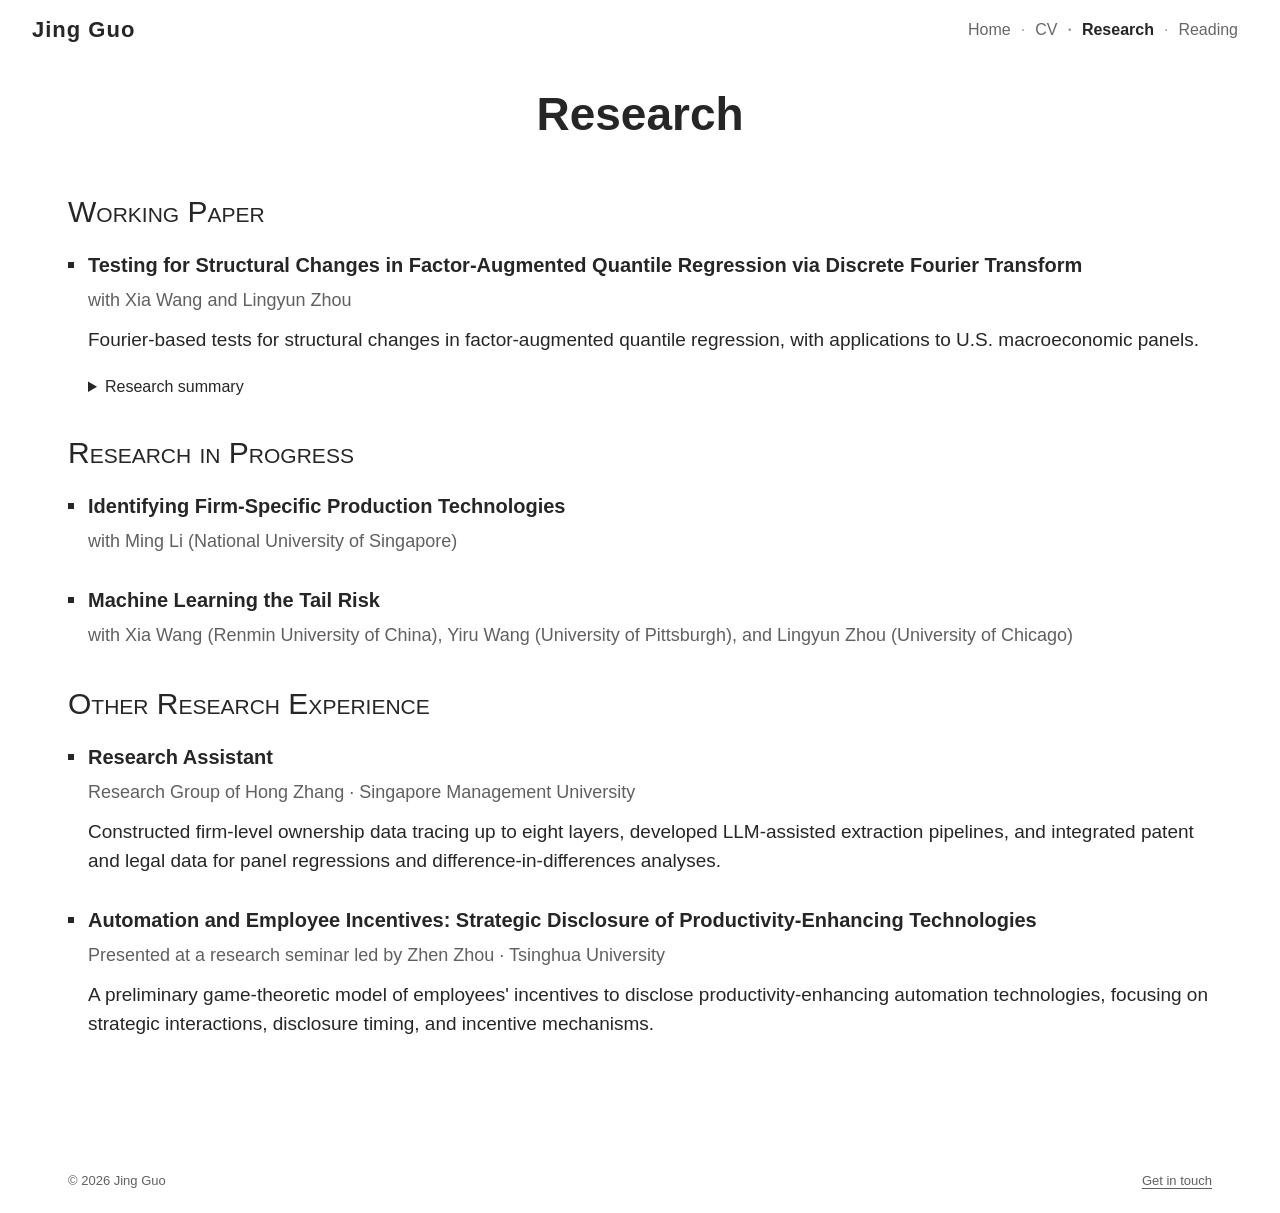
==== research.html @ ffce91f9 "Add files via upload" ====
<!doctype html>
<html lang="en"><head><meta charset="utf-8"><meta name="viewport" content="width=device-width, initial-scale=1"><title>Research | Jing Guo</title><meta name="description" content="Jing Guo — M.S. student at Tsinghua University, PBC School of Finance. Research, curriculum vitae, and reading."><style id="site-styles">
/* Plain academic layout inspired by the supplied Lingyun Zhou website. */
:root { --ink: #262626; --muted: #606060; --line: #e3e3e3; --paper: #fff; }
* { box-sizing: border-box; }
body { margin: 0; background: var(--paper); color: var(--ink); font: 19px/1.55 Arial, Helvetica, sans-serif; -webkit-font-smoothing: antialiased; }
a { color: inherit; text-decoration-thickness: 1px; text-underline-offset: 3px; }
a:hover { color: #666; }
a:focus-visible, summary:focus-visible { outline: 2px solid #444; outline-offset: 5px; }
.skip { position: absolute; top: -100px; left: 20px; z-index: 2; background: white; padding: 10px; }
.skip:focus { top: 8px; }
.masthead { min-height: 60px; padding: 12px 32px; display: flex; justify-content: space-between; align-items: center; gap: 24px; }
.brand { font-size: 22px; letter-spacing: 1px; text-decoration: none; font-weight: 600; }
nav { display: flex; align-items: center; flex-wrap: wrap; font-size: 16px; gap: 0; }
nav a { padding: 5px 10px; text-decoration: none; color: #666; }
nav a + a::before { content: '·'; position: relative; left: -10px; color: #999; }
nav a[aria-current=page] { color: var(--ink); font-weight: 700; }
.layout { max-width: 1200px; margin: 0 auto; padding: 24px 28px 80px; min-height: calc(100vh - 130px); }
main { min-width: 0; }
h1.page-title { text-align: center; font-size: 46px; line-height: 1.2; font-weight: 700; margin: 3px 0 50px; }
h2 { font-size: 30px; line-height: 1.3; font-weight: 400; font-variant: small-caps; margin: 34px 0 20px; }
h3 { font-size: 20px; line-height: 1.45; font-weight: 700; margin: 0 0 7px; }
p { margin: 0 0 20px; }
.lede { font-size: inherit; line-height: 1.6; }
.coauthors, .subtle, .meta { color: var(--muted); }
.coauthors { font-size: 18px; margin-bottom: 10px; }
.meta { font-size: 16px; }
.index-page .layout { max-width: 1040px; padding-top: 40px; }
.home-title { font-size: 34px; font-weight: 400; font-variant: small-caps; line-height: 1.25; margin: 0 0 32px; }
.profile { padding-top: 6px; font-size: 17px; }
.affiliation { line-height: 1.75; }
.profile-rule { border: 0; margin: 26px 0; }
.contact h2 { font: 700 17px/1.5 Arial, Helvetica, sans-serif; margin: 0 0 8px; }
.contact a { display: block; overflow-wrap: anywhere; margin-bottom: 12px; }
.interests { color: var(--muted); font-size: 16px; line-height: 1.65; }
.education { padding: 0; margin: 0; list-style: none; }
.education li { margin-bottom: 22px; }
.paper { position: relative; margin: 0 0 30px; }
.research-page .paper { padding-left: 20px; }
.research-page .paper::before { content: ''; position: absolute; left: 0; top: 11px; width: 6px; height: 6px; background: var(--ink); }
.paper p:last-child { margin-bottom: 0; }
details { margin-top: 12px; }
summary { cursor: pointer; font-size: 16px; width: fit-content; }
details p { margin: 12px 0 0; font-size: 17px; }
.cv-page .layout { padding-top: 43px; text-align: center; }
.cv-link { display: inline-block; font-size: 20px; }
.reading-page .layout { max-width: 1040px; }
.reading-page .lede { margin-bottom: 20px; }
.reading-field { margin: 30px 0 40px; }
.reading-field > h3 { font-size: 23px; font-weight: 400; font-variant: small-caps; margin: 0 0 12px; }
.person-books { margin: 0; border-bottom: 1px solid var(--line); }
.person-books > summary { list-style: none; width: 100%; display: flex; align-items: center; gap: 14px; padding: 14px 0; font-size: 18px; }
.person-books > summary::-webkit-details-marker { display: none; }
.person-books > summary::after { content: '+'; flex: 0 0 20px; text-align: center; color: var(--muted); font-size: 22px; line-height: 1; }
.person-books[open] > summary::after { content: '−'; }
.person-books > summary:hover .person-name { text-decoration: underline; text-underline-offset: 4px; }
.person-name { flex: 1; min-width: 0; }
.person-count { white-space: nowrap; font-size: 14px; color: var(--muted); }
.reading-list { list-style: none; margin: 0; padding: 0; }
.person-books > .reading-list { margin: 0 0 18px; padding-left: 20px; border-left: 2px solid var(--line); }
.reading-list li { padding: 9px 0 13px; }
.reading-list li + li { border-top: 1px solid var(--line); padding-top: 16px; }
.reading-list h4 { font-size: 18px; font-weight: 600; line-height: 1.55; margin: 0 0 4px; overflow-wrap: anywhere; }
.reading-list .book-author { color: var(--muted); font-size: 16px; margin: 0; }
.reading-list .book-kind { color: var(--muted); font-size: 14px; margin: 5px 0 0; }
footer { max-width: 1200px; padding: 22px 28px; margin: auto; display: flex; justify-content: space-between; gap: 20px; color: var(--muted); font-size: 13px; }
@media (max-width: 760px) {
  body { font-size: 17px; }
  .masthead { padding: 16px 22px; flex-wrap: wrap; gap: 12px; }
  nav { font-size: 15px; }
  nav a { padding: 5px 8px; }
  nav a + a::before { left: -8px; }
  .layout { padding: 28px 22px 48px; }
  .index-page .layout { padding-top: 22px; }
  .profile { border-top: 1px solid var(--line); padding-top: 26px; }
  .profile-rule { margin: 18px 0; }
  .home-title { font-size: 30px; margin-bottom: 24px; }
  h1.page-title { font-size: 36px; margin-bottom: 36px; }
  h2 { font-size: 26px; }
  h3 { font-size: 18px; }
  .coauthors { font-size: 16px; }
  .person-books > summary { font-size: 17px; gap: 8px; }
  .reading-field > h3 { font-size: 21px; }
  .reading-list h4 { font-size: 17px; }
  footer { padding: 20px 22px; flex-wrap: wrap; }
}
@media (max-width: 420px) {
  .masthead { display: block; }
  nav { margin: 9px -8px 0; }
}
@media print {
  .masthead, .skip, footer { display: none; }
  body { font-size: 11pt; }
  .layout, .index-page .layout { display: block; padding: 0; max-width: none; min-height: 0; }
  .profile { margin-bottom: 24px; }
  .profile .interests { display: none; }
  h1.page-title { font-size: 24pt; }
  h2, h3 { break-after: avoid; }
  .paper, .reading-list li { break-inside: avoid; }
}
</style></head>
<body class="research-page"><a class="skip" href="#main">Skip to content</a><div class="shell"><header class="masthead"><a class="brand" href="index.html">Jing Guo</a><nav aria-label="Main navigation"><a href="index.html">Home</a><a href="cv.html">CV</a><a href="research.html" aria-current="page">Research</a><a href="reading.html">Reading</a></nav></header>
<div class="layout"><main id="main"><h1 class="page-title">Research</h1><section id="working-papers"><h2>Working Paper</h2><article class="paper"><h3>Testing for Structural Changes in Factor-Augmented Quantile Regression via Discrete Fourier Transform</h3><p class="coauthors">with Xia Wang and Lingyun Zhou</p><p>Fourier-based tests for structural changes in factor-augmented quantile regression, with applications to U.S. macroeconomic panels.</p><details><summary>Research summary</summary><p>This project develops tests that allow for general forms of coefficient instability at a given conditional quantile. It establishes asymptotic properties and bootstrap validity with PCA-estimated latent factors, evaluates finite-sample size and power using Monte Carlo simulations, and examines structural-change patterns across frequencies in monthly and quarterly U.S. macroeconomic panels.</p></details></article></section><section id="in-progress"><h2>Research in Progress</h2><article class="paper"><h3>Identifying Firm-Specific Production Technologies</h3><p class="coauthors">with Ming Li (National University of Singapore)</p></article><article class="paper"><h3>Machine Learning the Tail Risk</h3><p class="coauthors">with Xia Wang (Renmin University of China), Yiru Wang (University of Pittsburgh), and Lingyun Zhou (University of Chicago)</p></article></section><section><h2>Other Research Experience</h2><article class="paper"><h3>Research Assistant</h3><p class="coauthors">Research Group of Hong Zhang · Singapore Management University</p><p>Constructed firm-level ownership data tracing up to eight layers, developed LLM-assisted extraction pipelines, and integrated patent and legal data for panel regressions and difference-in-differences analyses.</p></article><article class="paper"><h3>Automation and Employee Incentives: Strategic Disclosure of Productivity-Enhancing Technologies</h3><p class="coauthors">Presented at a research seminar led by Zhen Zhou · Tsinghua University</p><p>A preliminary game-theoretic model of employees' incentives to disclose productivity-enhancing automation technologies, focusing on strategic interactions, disclosure timing, and incentive mechanisms.</p></article></section></main>
</div><footer><span>© 2026 Jing Guo</span><span><a href="mailto:guoj.24@pbcsf.tsinghua.edu.cn">Get in touch</a></span></footer></div></body></html>
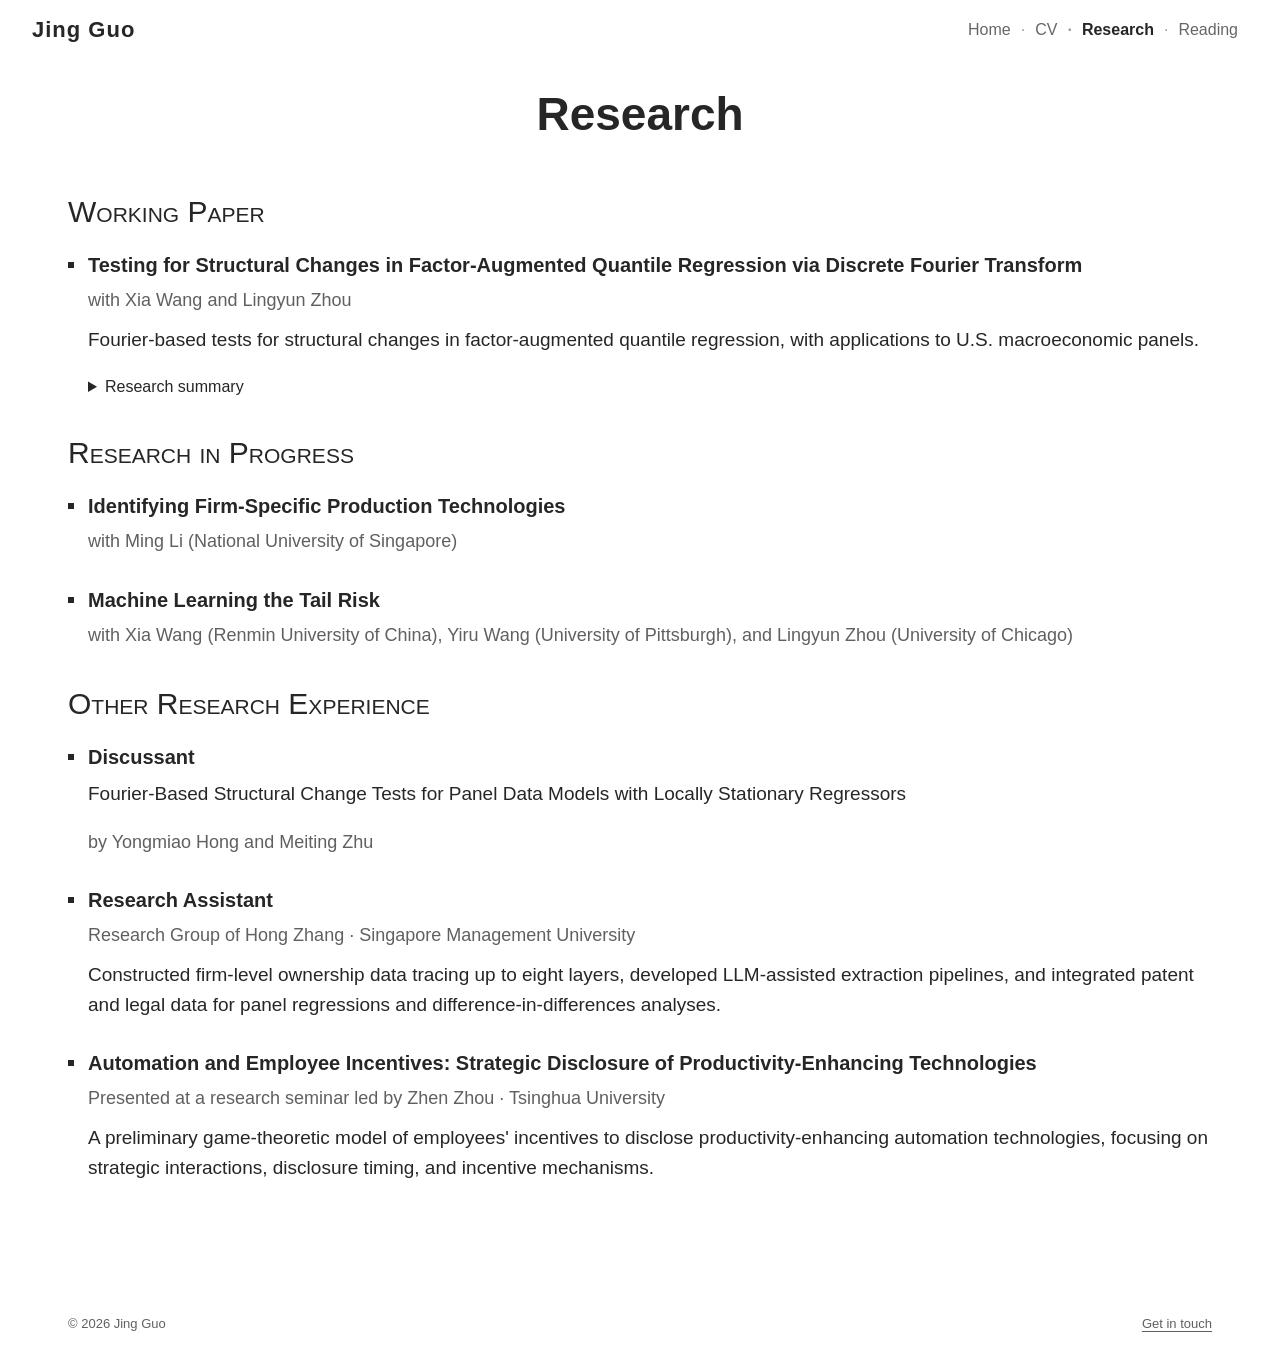
==== commit 88257b9d: "Add files via upload" ====
--- a/research.html
+++ b/research.html
@@ -100,5 +100,5 @@
 }
 </style></head>
 <body class="research-page"><a class="skip" href="#main">Skip to content</a><div class="shell"><header class="masthead"><a class="brand" href="index.html">Jing Guo</a><nav aria-label="Main navigation"><a href="index.html">Home</a><a href="cv.html">CV</a><a href="research.html" aria-current="page">Research</a><a href="reading.html">Reading</a></nav></header>
-<div class="layout"><main id="main"><h1 class="page-title">Research</h1><section id="working-papers"><h2>Working Paper</h2><article class="paper"><h3>Testing for Structural Changes in Factor-Augmented Quantile Regression via Discrete Fourier Transform</h3><p class="coauthors">with Xia Wang and Lingyun Zhou</p><p>Fourier-based tests for structural changes in factor-augmented quantile regression, with applications to U.S. macroeconomic panels.</p><details><summary>Research summary</summary><p>This project develops tests that allow for general forms of coefficient instability at a given conditional quantile. It establishes asymptotic properties and bootstrap validity with PCA-estimated latent factors, evaluates finite-sample size and power using Monte Carlo simulations, and examines structural-change patterns across frequencies in monthly and quarterly U.S. macroeconomic panels.</p></details></article></section><section id="in-progress"><h2>Research in Progress</h2><article class="paper"><h3>Identifying Firm-Specific Production Technologies</h3><p class="coauthors">with Ming Li (National University of Singapore)</p></article><article class="paper"><h3>Machine Learning the Tail Risk</h3><p class="coauthors">with Xia Wang (Renmin University of China), Yiru Wang (University of Pittsburgh), and Lingyun Zhou (University of Chicago)</p></article></section><section><h2>Other Research Experience</h2><article class="paper"><h3>Research Assistant</h3><p class="coauthors">Research Group of Hong Zhang · Singapore Management University</p><p>Constructed firm-level ownership data tracing up to eight layers, developed LLM-assisted extraction pipelines, and integrated patent and legal data for panel regressions and difference-in-differences analyses.</p></article><article class="paper"><h3>Automation and Employee Incentives: Strategic Disclosure of Productivity-Enhancing Technologies</h3><p class="coauthors">Presented at a research seminar led by Zhen Zhou · Tsinghua University</p><p>A preliminary game-theoretic model of employees' incentives to disclose productivity-enhancing automation technologies, focusing on strategic interactions, disclosure timing, and incentive mechanisms.</p></article></section></main>
+<div class="layout"><main id="main"><h1 class="page-title">Research</h1><section id="working-papers"><h2>Working Paper</h2><article class="paper"><h3>Testing for Structural Changes in Factor-Augmented Quantile Regression via Discrete Fourier Transform</h3><p class="coauthors">with Xia Wang and Lingyun Zhou</p><p>Fourier-based tests for structural changes in factor-augmented quantile regression, with applications to U.S. macroeconomic panels.</p><details><summary>Research summary</summary><p>This project develops tests that allow for general forms of coefficient instability at a given conditional quantile. It establishes asymptotic properties and bootstrap validity with PCA-estimated latent factors, evaluates finite-sample size and power using Monte Carlo simulations, and examines structural-change patterns across frequencies in monthly and quarterly U.S. macroeconomic panels.</p></details></article></section><section id="in-progress"><h2>Research in Progress</h2><article class="paper"><h3>Identifying Firm-Specific Production Technologies</h3><p class="coauthors">with Ming Li (National University of Singapore)</p></article><article class="paper"><h3>Machine Learning the Tail Risk</h3><p class="coauthors">with Xia Wang (Renmin University of China), Yiru Wang (University of Pittsburgh), and Lingyun Zhou (University of Chicago)</p></article></section><section><h2>Other Research Experience</h2><article class="paper"><h3>Discussant</h3><p>Fourier-Based Structural Change Tests for Panel Data Models with Locally Stationary Regressors</p><p class="coauthors">by Yongmiao Hong and Meiting Zhu</p></article><article class="paper"><h3>Research Assistant</h3><p class="coauthors">Research Group of Hong Zhang · Singapore Management University</p><p>Constructed firm-level ownership data tracing up to eight layers, developed LLM-assisted extraction pipelines, and integrated patent and legal data for panel regressions and difference-in-differences analyses.</p></article><article class="paper"><h3>Automation and Employee Incentives: Strategic Disclosure of Productivity-Enhancing Technologies</h3><p class="coauthors">Presented at a research seminar led by Zhen Zhou · Tsinghua University</p><p>A preliminary game-theoretic model of employees' incentives to disclose productivity-enhancing automation technologies, focusing on strategic interactions, disclosure timing, and incentive mechanisms.</p></article></section></main>
 </div><footer><span>© 2026 Jing Guo</span><span><a href="mailto:guoj.24@pbcsf.tsinghua.edu.cn">Get in touch</a></span></footer></div></body></html>
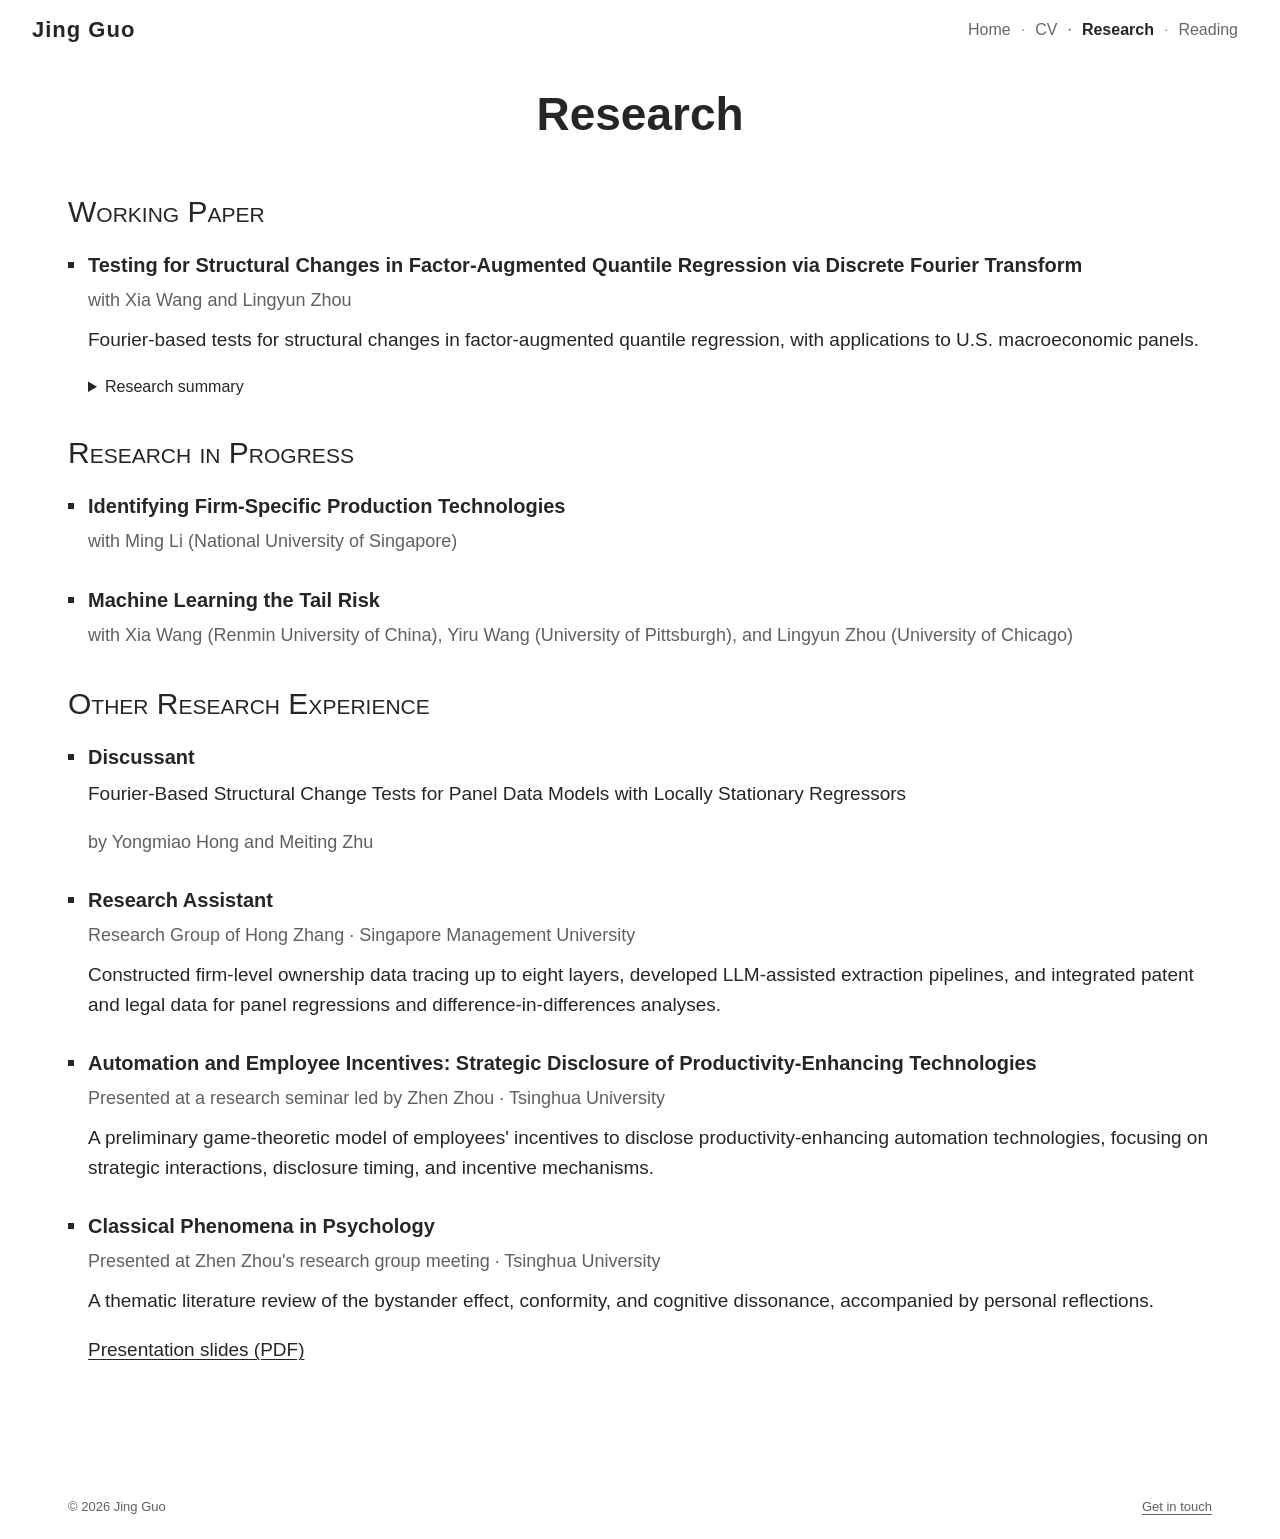
==== commit e6428f56: "Add files via upload" ====
--- a/research.html
+++ b/research.html
@@ -100,5 +100,5 @@
 }
 </style></head>
 <body class="research-page"><a class="skip" href="#main">Skip to content</a><div class="shell"><header class="masthead"><a class="brand" href="index.html">Jing Guo</a><nav aria-label="Main navigation"><a href="index.html">Home</a><a href="cv.html">CV</a><a href="research.html" aria-current="page">Research</a><a href="reading.html">Reading</a></nav></header>
-<div class="layout"><main id="main"><h1 class="page-title">Research</h1><section id="working-papers"><h2>Working Paper</h2><article class="paper"><h3>Testing for Structural Changes in Factor-Augmented Quantile Regression via Discrete Fourier Transform</h3><p class="coauthors">with Xia Wang and Lingyun Zhou</p><p>Fourier-based tests for structural changes in factor-augmented quantile regression, with applications to U.S. macroeconomic panels.</p><details><summary>Research summary</summary><p>This project develops tests that allow for general forms of coefficient instability at a given conditional quantile. It establishes asymptotic properties and bootstrap validity with PCA-estimated latent factors, evaluates finite-sample size and power using Monte Carlo simulations, and examines structural-change patterns across frequencies in monthly and quarterly U.S. macroeconomic panels.</p></details></article></section><section id="in-progress"><h2>Research in Progress</h2><article class="paper"><h3>Identifying Firm-Specific Production Technologies</h3><p class="coauthors">with Ming Li (National University of Singapore)</p></article><article class="paper"><h3>Machine Learning the Tail Risk</h3><p class="coauthors">with Xia Wang (Renmin University of China), Yiru Wang (University of Pittsburgh), and Lingyun Zhou (University of Chicago)</p></article></section><section><h2>Other Research Experience</h2><article class="paper"><h3>Discussant</h3><p>Fourier-Based Structural Change Tests for Panel Data Models with Locally Stationary Regressors</p><p class="coauthors">by Yongmiao Hong and Meiting Zhu</p></article><article class="paper"><h3>Research Assistant</h3><p class="coauthors">Research Group of Hong Zhang · Singapore Management University</p><p>Constructed firm-level ownership data tracing up to eight layers, developed LLM-assisted extraction pipelines, and integrated patent and legal data for panel regressions and difference-in-differences analyses.</p></article><article class="paper"><h3>Automation and Employee Incentives: Strategic Disclosure of Productivity-Enhancing Technologies</h3><p class="coauthors">Presented at a research seminar led by Zhen Zhou · Tsinghua University</p><p>A preliminary game-theoretic model of employees' incentives to disclose productivity-enhancing automation technologies, focusing on strategic interactions, disclosure timing, and incentive mechanisms.</p></article></section></main>
+<div class="layout"><main id="main"><h1 class="page-title">Research</h1><section id="working-papers"><h2>Working Paper</h2><article class="paper"><h3>Testing for Structural Changes in Factor-Augmented Quantile Regression via Discrete Fourier Transform</h3><p class="coauthors">with Xia Wang and Lingyun Zhou</p><p>Fourier-based tests for structural changes in factor-augmented quantile regression, with applications to U.S. macroeconomic panels.</p><details><summary>Research summary</summary><p>This project develops tests that allow for general forms of coefficient instability at a given conditional quantile. It establishes asymptotic properties and bootstrap validity with PCA-estimated latent factors, evaluates finite-sample size and power using Monte Carlo simulations, and examines structural-change patterns across frequencies in monthly and quarterly U.S. macroeconomic panels.</p></details></article></section><section id="in-progress"><h2>Research in Progress</h2><article class="paper"><h3>Identifying Firm-Specific Production Technologies</h3><p class="coauthors">with Ming Li (National University of Singapore)</p></article><article class="paper"><h3>Machine Learning the Tail Risk</h3><p class="coauthors">with Xia Wang (Renmin University of China), Yiru Wang (University of Pittsburgh), and Lingyun Zhou (University of Chicago)</p></article></section><section><h2>Other Research Experience</h2><article class="paper"><h3>Discussant</h3><p>Fourier-Based Structural Change Tests for Panel Data Models with Locally Stationary Regressors</p><p class="coauthors">by Yongmiao Hong and Meiting Zhu</p></article><article class="paper"><h3>Research Assistant</h3><p class="coauthors">Research Group of Hong Zhang · Singapore Management University</p><p>Constructed firm-level ownership data tracing up to eight layers, developed LLM-assisted extraction pipelines, and integrated patent and legal data for panel regressions and difference-in-differences analyses.</p></article><article class="paper"><h3>Automation and Employee Incentives: Strategic Disclosure of Productivity-Enhancing Technologies</h3><p class="coauthors">Presented at a research seminar led by Zhen Zhou · Tsinghua University</p><p>A preliminary game-theoretic model of employees' incentives to disclose productivity-enhancing automation technologies, focusing on strategic interactions, disclosure timing, and incentive mechanisms.</p></article><article class="paper"><h3>Classical Phenomena in Psychology</h3><p class="coauthors">Presented at Zhen Zhou's research group meeting · Tsinghua University</p><p>A thematic literature review of the bystander effect, conformity, and cognitive dissonance, accompanied by personal reflections.</p><p><a href="classical-phenomena-in-psychology.pdf" target="_blank" rel="noopener">Presentation slides (PDF)</a></p></article></section></main>
 </div><footer><span>© 2026 Jing Guo</span><span><a href="mailto:guoj.24@pbcsf.tsinghua.edu.cn">Get in touch</a></span></footer></div></body></html>
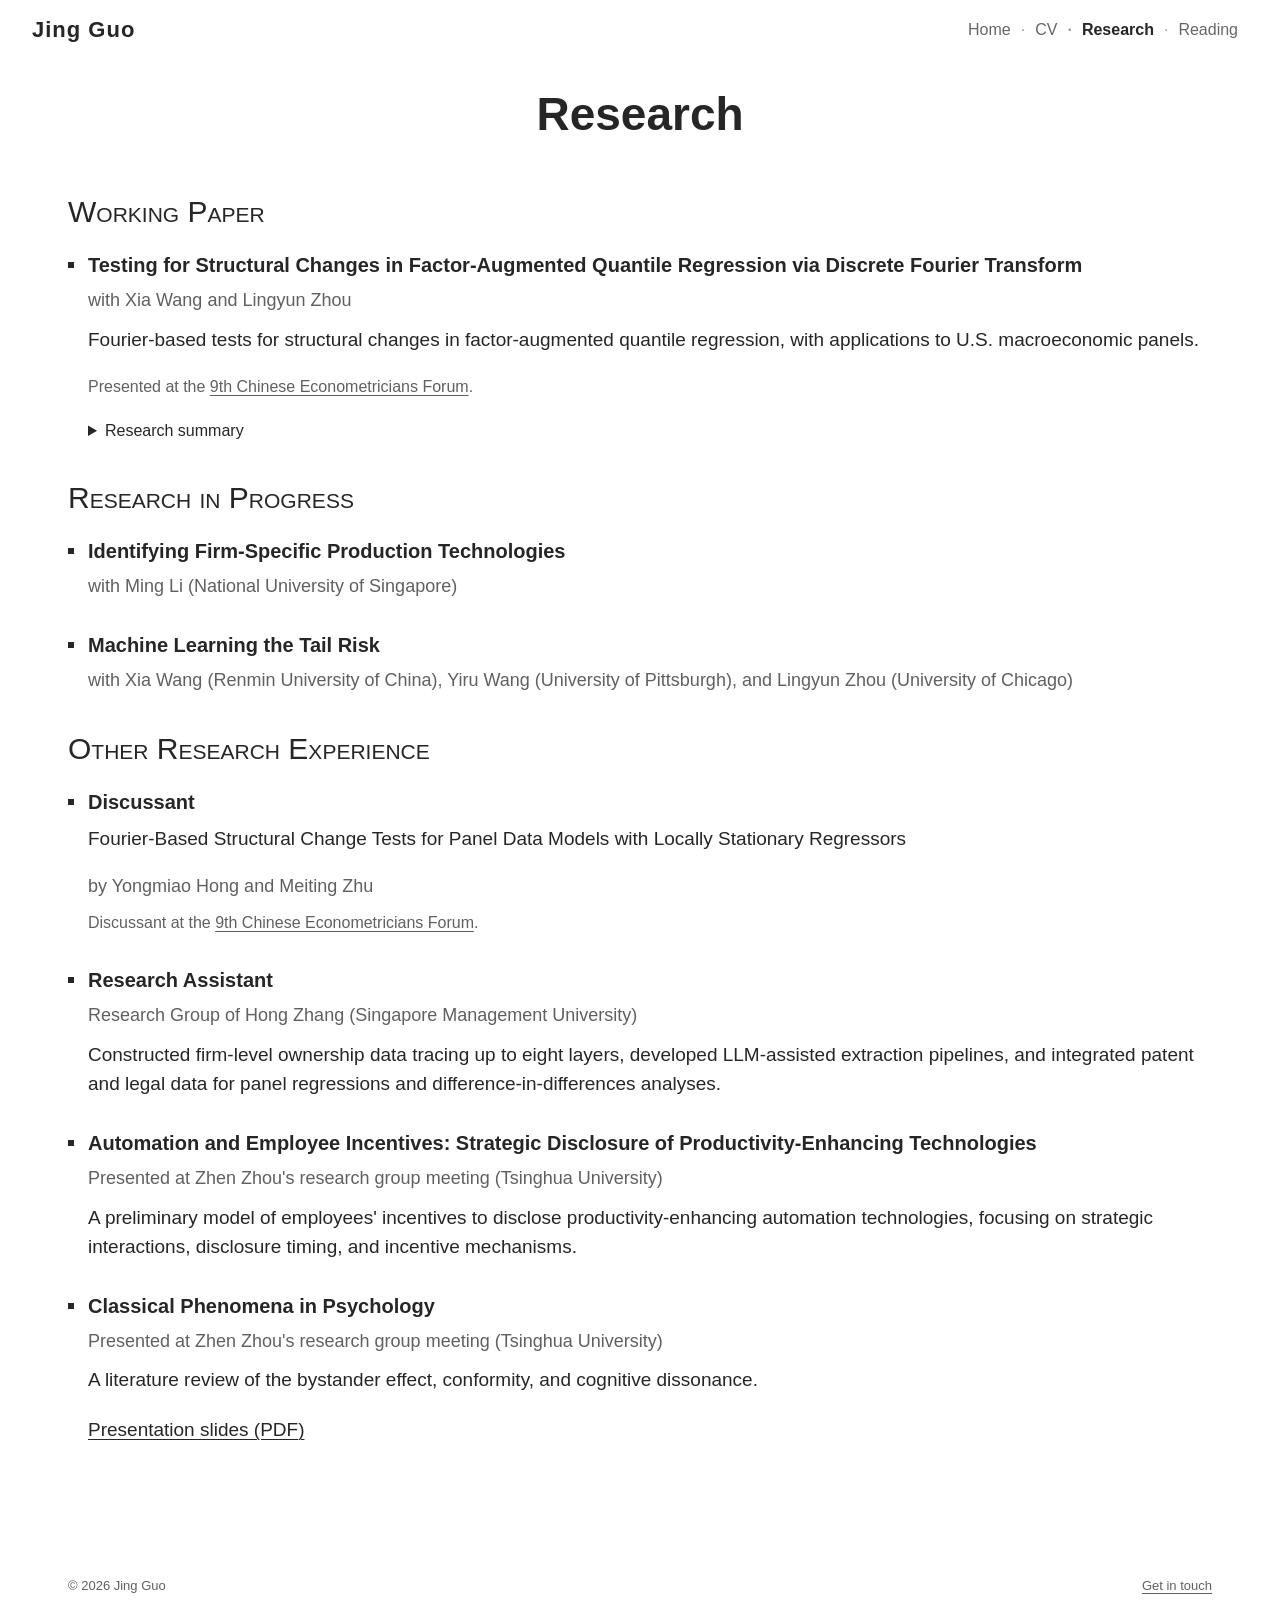
==== commit 16ebb84f: "Add files via upload" ====
--- a/research.html
+++ b/research.html
@@ -100,5 +100,5 @@
 }
 </style></head>
 <body class="research-page"><a class="skip" href="#main">Skip to content</a><div class="shell"><header class="masthead"><a class="brand" href="index.html">Jing Guo</a><nav aria-label="Main navigation"><a href="index.html">Home</a><a href="cv.html">CV</a><a href="research.html" aria-current="page">Research</a><a href="reading.html">Reading</a></nav></header>
-<div class="layout"><main id="main"><h1 class="page-title">Research</h1><section id="working-papers"><h2>Working Paper</h2><article class="paper"><h3>Testing for Structural Changes in Factor-Augmented Quantile Regression via Discrete Fourier Transform</h3><p class="coauthors">with Xia Wang and Lingyun Zhou</p><p>Fourier-based tests for structural changes in factor-augmented quantile regression, with applications to U.S. macroeconomic panels.</p><details><summary>Research summary</summary><p>This project develops tests that allow for general forms of coefficient instability at a given conditional quantile. It establishes asymptotic properties and bootstrap validity with PCA-estimated latent factors, evaluates finite-sample size and power using Monte Carlo simulations, and examines structural-change patterns across frequencies in monthly and quarterly U.S. macroeconomic panels.</p></details></article></section><section id="in-progress"><h2>Research in Progress</h2><article class="paper"><h3>Identifying Firm-Specific Production Technologies</h3><p class="coauthors">with Ming Li (National University of Singapore)</p></article><article class="paper"><h3>Machine Learning the Tail Risk</h3><p class="coauthors">with Xia Wang (Renmin University of China), Yiru Wang (University of Pittsburgh), and Lingyun Zhou (University of Chicago)</p></article></section><section><h2>Other Research Experience</h2><article class="paper"><h3>Discussant</h3><p>Fourier-Based Structural Change Tests for Panel Data Models with Locally Stationary Regressors</p><p class="coauthors">by Yongmiao Hong and Meiting Zhu</p></article><article class="paper"><h3>Research Assistant</h3><p class="coauthors">Research Group of Hong Zhang · Singapore Management University</p><p>Constructed firm-level ownership data tracing up to eight layers, developed LLM-assisted extraction pipelines, and integrated patent and legal data for panel regressions and difference-in-differences analyses.</p></article><article class="paper"><h3>Automation and Employee Incentives: Strategic Disclosure of Productivity-Enhancing Technologies</h3><p class="coauthors">Presented at a research seminar led by Zhen Zhou · Tsinghua University</p><p>A preliminary game-theoretic model of employees' incentives to disclose productivity-enhancing automation technologies, focusing on strategic interactions, disclosure timing, and incentive mechanisms.</p></article><article class="paper"><h3>Classical Phenomena in Psychology</h3><p class="coauthors">Presented at Zhen Zhou's research group meeting · Tsinghua University</p><p>A thematic literature review of the bystander effect, conformity, and cognitive dissonance, accompanied by personal reflections.</p><p><a href="classical-phenomena-in-psychology.pdf" target="_blank" rel="noopener">Presentation slides (PDF)</a></p></article></section></main>
+<div class="layout"><main id="main"><h1 class="page-title">Research</h1><section id="working-papers"><h2>Working Paper</h2><article class="paper"><h3>Testing for Structural Changes in Factor-Augmented Quantile Regression via Discrete Fourier Transform</h3><p class="coauthors">with Xia Wang and Lingyun Zhou</p><p>Fourier-based tests for structural changes in factor-augmented quantile regression, with applications to U.S. macroeconomic panels.</p><p class="meta">Presented at the <a href="https://mp.weixin.qq.com/s/-5Jo7TU2-4n9n6EI9ixH9w" target="_blank" rel="noopener">9th Chinese Econometricians Forum</a>.</p><details><summary>Research summary</summary><p>This project develops tests that allow for general forms of coefficient instability at a given conditional quantile. It establishes asymptotic properties and bootstrap validity with PCA-estimated latent factors, evaluates finite-sample size and power using Monte Carlo simulations, and examines structural-change patterns across frequencies in monthly and quarterly U.S. macroeconomic panels.</p></details></article></section><section id="in-progress"><h2>Research in Progress</h2><article class="paper"><h3>Identifying Firm-Specific Production Technologies</h3><p class="coauthors">with Ming Li (National University of Singapore)</p></article><article class="paper"><h3>Machine Learning the Tail Risk</h3><p class="coauthors">with Xia Wang (Renmin University of China), Yiru Wang (University of Pittsburgh), and Lingyun Zhou (University of Chicago)</p></article></section><section><h2>Other Research Experience</h2><article class="paper"><h3>Discussant</h3><p>Fourier-Based Structural Change Tests for Panel Data Models with Locally Stationary Regressors</p><p class="coauthors">by Yongmiao Hong and Meiting Zhu</p><p class="meta">Discussant at the <a href="https://mp.weixin.qq.com/s/-5Jo7TU2-4n9n6EI9ixH9w" target="_blank" rel="noopener">9th Chinese Econometricians Forum</a>.</p></article><article class="paper"><h3>Research Assistant</h3><p class="coauthors">Research Group of Hong Zhang (Singapore Management University)</p><p>Constructed firm-level ownership data tracing up to eight layers, developed LLM-assisted extraction pipelines, and integrated patent and legal data for panel regressions and difference-in-differences analyses.</p></article><article class="paper"><h3>Automation and Employee Incentives: Strategic Disclosure of Productivity-Enhancing Technologies</h3><p class="coauthors">Presented at Zhen Zhou's research group meeting (Tsinghua University)</p><p>A preliminary model of employees' incentives to disclose productivity-enhancing automation technologies, focusing on strategic interactions, disclosure timing, and incentive mechanisms.</p></article><article class="paper"><h3>Classical Phenomena in Psychology</h3><p class="coauthors">Presented at Zhen Zhou's research group meeting (Tsinghua University)</p><p>A literature review of the bystander effect, conformity, and cognitive dissonance.</p><p><a href="classical-phenomena-in-psychology.pdf" target="_blank" rel="noopener">Presentation slides (PDF)</a></p></article></section></main>
 </div><footer><span>© 2026 Jing Guo</span><span><a href="mailto:guoj.24@pbcsf.tsinghua.edu.cn">Get in touch</a></span></footer></div></body></html>
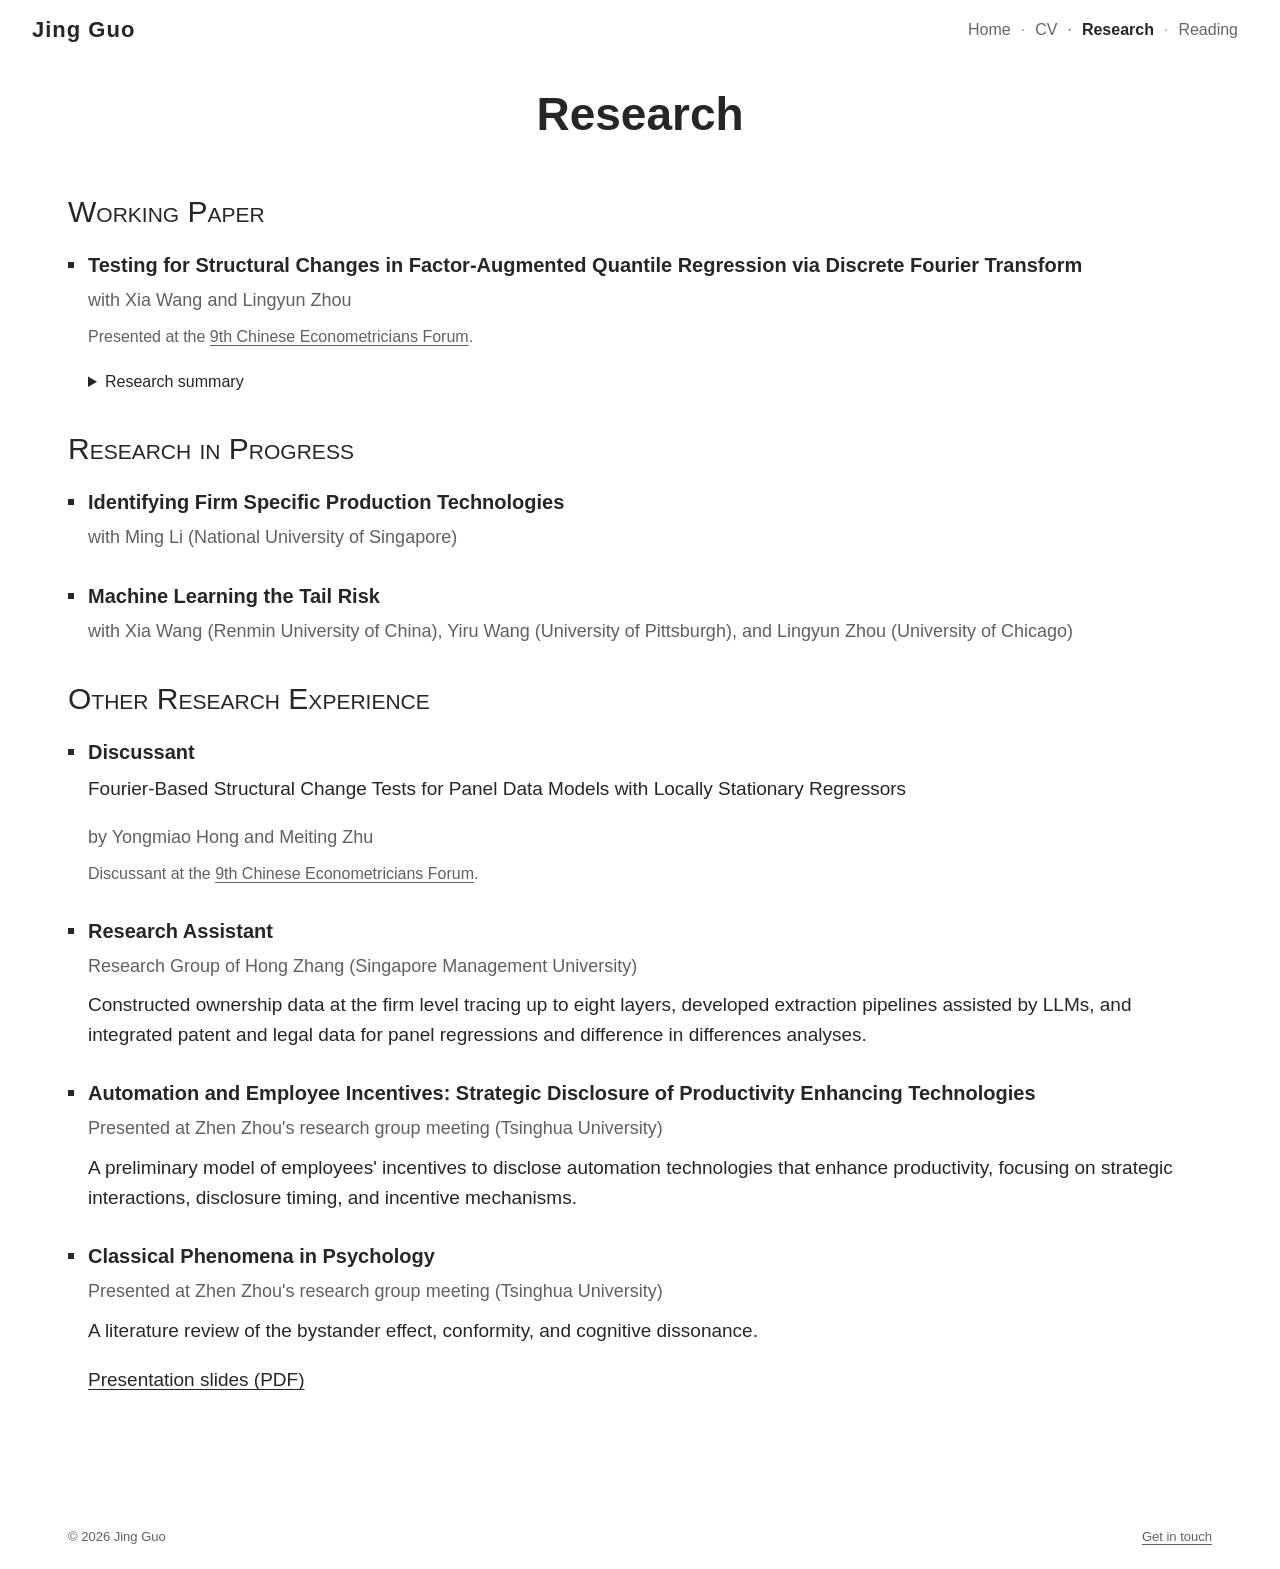
==== commit da7dfb4f: "Add files via upload" ====
--- a/research.html
+++ b/research.html
@@ -100,5 +100,5 @@
 }
 </style></head>
 <body class="research-page"><a class="skip" href="#main">Skip to content</a><div class="shell"><header class="masthead"><a class="brand" href="index.html">Jing Guo</a><nav aria-label="Main navigation"><a href="index.html">Home</a><a href="cv.html">CV</a><a href="research.html" aria-current="page">Research</a><a href="reading.html">Reading</a></nav></header>
-<div class="layout"><main id="main"><h1 class="page-title">Research</h1><section id="working-papers"><h2>Working Paper</h2><article class="paper"><h3>Testing for Structural Changes in Factor-Augmented Quantile Regression via Discrete Fourier Transform</h3><p class="coauthors">with Xia Wang and Lingyun Zhou</p><p>Fourier-based tests for structural changes in factor-augmented quantile regression, with applications to U.S. macroeconomic panels.</p><p class="meta">Presented at the <a href="https://mp.weixin.qq.com/s/-5Jo7TU2-4n9n6EI9ixH9w" target="_blank" rel="noopener">9th Chinese Econometricians Forum</a>.</p><details><summary>Research summary</summary><p>This project develops tests that allow for general forms of coefficient instability at a given conditional quantile. It establishes asymptotic properties and bootstrap validity with PCA-estimated latent factors, evaluates finite-sample size and power using Monte Carlo simulations, and examines structural-change patterns across frequencies in monthly and quarterly U.S. macroeconomic panels.</p></details></article></section><section id="in-progress"><h2>Research in Progress</h2><article class="paper"><h3>Identifying Firm-Specific Production Technologies</h3><p class="coauthors">with Ming Li (National University of Singapore)</p></article><article class="paper"><h3>Machine Learning the Tail Risk</h3><p class="coauthors">with Xia Wang (Renmin University of China), Yiru Wang (University of Pittsburgh), and Lingyun Zhou (University of Chicago)</p></article></section><section><h2>Other Research Experience</h2><article class="paper"><h3>Discussant</h3><p>Fourier-Based Structural Change Tests for Panel Data Models with Locally Stationary Regressors</p><p class="coauthors">by Yongmiao Hong and Meiting Zhu</p><p class="meta">Discussant at the <a href="https://mp.weixin.qq.com/s/-5Jo7TU2-4n9n6EI9ixH9w" target="_blank" rel="noopener">9th Chinese Econometricians Forum</a>.</p></article><article class="paper"><h3>Research Assistant</h3><p class="coauthors">Research Group of Hong Zhang (Singapore Management University)</p><p>Constructed firm-level ownership data tracing up to eight layers, developed LLM-assisted extraction pipelines, and integrated patent and legal data for panel regressions and difference-in-differences analyses.</p></article><article class="paper"><h3>Automation and Employee Incentives: Strategic Disclosure of Productivity-Enhancing Technologies</h3><p class="coauthors">Presented at Zhen Zhou's research group meeting (Tsinghua University)</p><p>A preliminary model of employees' incentives to disclose productivity-enhancing automation technologies, focusing on strategic interactions, disclosure timing, and incentive mechanisms.</p></article><article class="paper"><h3>Classical Phenomena in Psychology</h3><p class="coauthors">Presented at Zhen Zhou's research group meeting (Tsinghua University)</p><p>A literature review of the bystander effect, conformity, and cognitive dissonance.</p><p><a href="classical-phenomena-in-psychology.pdf" target="_blank" rel="noopener">Presentation slides (PDF)</a></p></article></section></main>
+<div class="layout"><main id="main"><h1 class="page-title">Research</h1><section id="working-papers"><h2>Working Paper</h2><article class="paper"><h3>Testing for Structural Changes in Factor-Augmented Quantile Regression via Discrete Fourier Transform</h3><p class="coauthors">with Xia Wang and Lingyun Zhou</p><p class="meta">Presented at the <a href="https://mp.weixin.qq.com/s/-5Jo7TU2-4n9n6EI9ixH9w" target="_blank" rel="noopener">9th Chinese Econometricians Forum</a>.</p><details><summary>Research summary</summary><p>This project develops tests that allow for general forms of coefficient instability at a given conditional quantile. It establishes asymptotic properties and bootstrap validity with latent factors estimated using PCA, evaluates size and power in finite samples using Monte Carlo simulations, and examines patterns of structural change across frequencies in monthly and quarterly U.S. macroeconomic panels.</p></details></article></section><section id="in-progress"><h2>Research in Progress</h2><article class="paper"><h3>Identifying Firm Specific Production Technologies</h3><p class="coauthors">with Ming Li (National University of Singapore)</p></article><article class="paper"><h3>Machine Learning the Tail Risk</h3><p class="coauthors">with Xia Wang (Renmin University of China), Yiru Wang (University of Pittsburgh), and Lingyun Zhou (University of Chicago)</p></article></section><section><h2>Other Research Experience</h2><article class="paper"><h3>Discussant</h3><p>Fourier-Based Structural Change Tests for Panel Data Models with Locally Stationary Regressors</p><p class="coauthors">by Yongmiao Hong and Meiting Zhu</p><p class="meta">Discussant at the <a href="https://mp.weixin.qq.com/s/-5Jo7TU2-4n9n6EI9ixH9w" target="_blank" rel="noopener">9th Chinese Econometricians Forum</a>.</p></article><article class="paper"><h3>Research Assistant</h3><p class="coauthors">Research Group of Hong Zhang (Singapore Management University)</p><p>Constructed ownership data at the firm level tracing up to eight layers, developed extraction pipelines assisted by LLMs, and integrated patent and legal data for panel regressions and difference in differences analyses.</p></article><article class="paper"><h3>Automation and Employee Incentives: Strategic Disclosure of Productivity Enhancing Technologies</h3><p class="coauthors">Presented at Zhen Zhou's research group meeting (Tsinghua University)</p><p>A preliminary model of employees' incentives to disclose automation technologies that enhance productivity, focusing on strategic interactions, disclosure timing, and incentive mechanisms.</p></article><article class="paper"><h3>Classical Phenomena in Psychology</h3><p class="coauthors">Presented at Zhen Zhou's research group meeting (Tsinghua University)</p><p>A literature review of the bystander effect, conformity, and cognitive dissonance.</p><p><a href="classical-phenomena-in-psychology.pdf" target="_blank" rel="noopener">Presentation slides (PDF)</a></p></article></section></main>
 </div><footer><span>© 2026 Jing Guo</span><span><a href="mailto:guoj.24@pbcsf.tsinghua.edu.cn">Get in touch</a></span></footer></div></body></html>
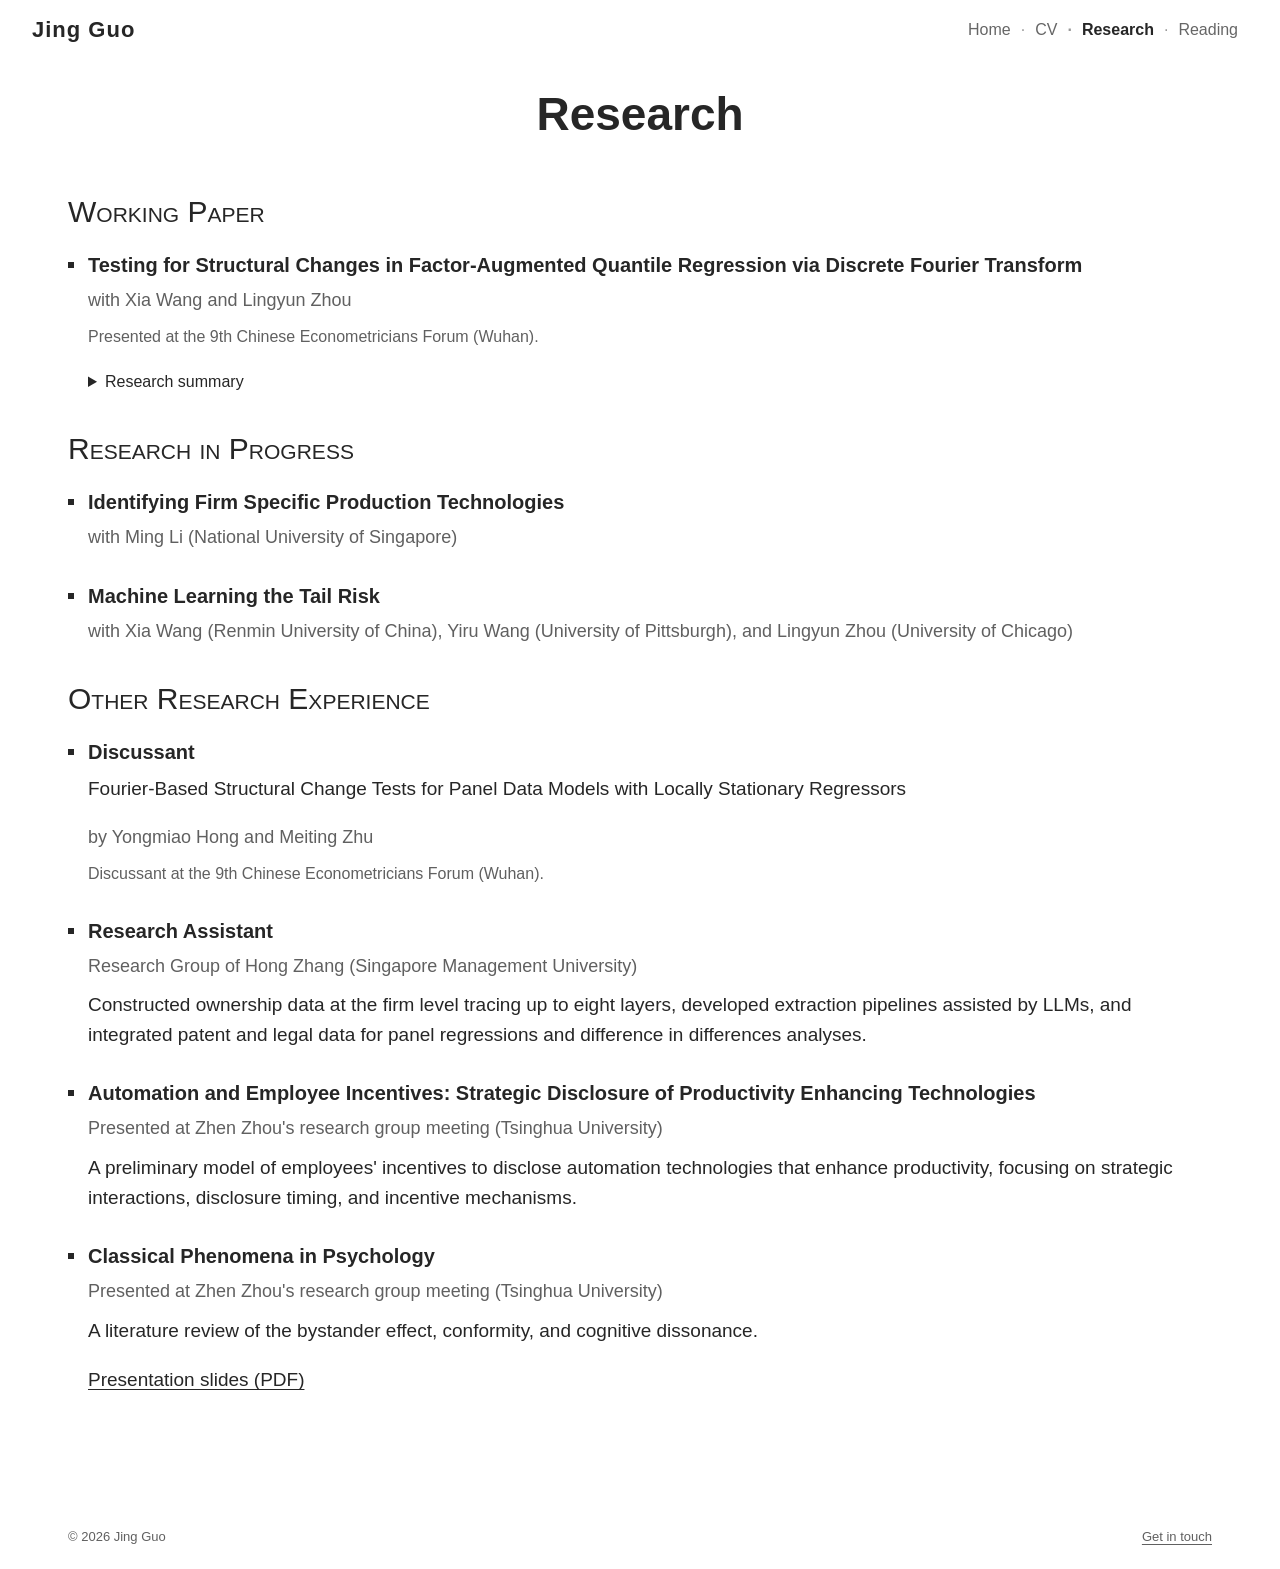
==== commit ccd817f1: "Add files via upload" ====
--- a/research.html
+++ b/research.html
@@ -100,5 +100,5 @@
 }
 </style></head>
 <body class="research-page"><a class="skip" href="#main">Skip to content</a><div class="shell"><header class="masthead"><a class="brand" href="index.html">Jing Guo</a><nav aria-label="Main navigation"><a href="index.html">Home</a><a href="cv.html">CV</a><a href="research.html" aria-current="page">Research</a><a href="reading.html">Reading</a></nav></header>
-<div class="layout"><main id="main"><h1 class="page-title">Research</h1><section id="working-papers"><h2>Working Paper</h2><article class="paper"><h3>Testing for Structural Changes in Factor-Augmented Quantile Regression via Discrete Fourier Transform</h3><p class="coauthors">with Xia Wang and Lingyun Zhou</p><p class="meta">Presented at the <a href="https://mp.weixin.qq.com/s/-5Jo7TU2-4n9n6EI9ixH9w" target="_blank" rel="noopener">9th Chinese Econometricians Forum</a>.</p><details><summary>Research summary</summary><p>This project develops tests that allow for general forms of coefficient instability at a given conditional quantile. It establishes asymptotic properties and bootstrap validity with latent factors estimated using PCA, evaluates size and power in finite samples using Monte Carlo simulations, and examines patterns of structural change across frequencies in monthly and quarterly U.S. macroeconomic panels.</p></details></article></section><section id="in-progress"><h2>Research in Progress</h2><article class="paper"><h3>Identifying Firm Specific Production Technologies</h3><p class="coauthors">with Ming Li (National University of Singapore)</p></article><article class="paper"><h3>Machine Learning the Tail Risk</h3><p class="coauthors">with Xia Wang (Renmin University of China), Yiru Wang (University of Pittsburgh), and Lingyun Zhou (University of Chicago)</p></article></section><section><h2>Other Research Experience</h2><article class="paper"><h3>Discussant</h3><p>Fourier-Based Structural Change Tests for Panel Data Models with Locally Stationary Regressors</p><p class="coauthors">by Yongmiao Hong and Meiting Zhu</p><p class="meta">Discussant at the <a href="https://mp.weixin.qq.com/s/-5Jo7TU2-4n9n6EI9ixH9w" target="_blank" rel="noopener">9th Chinese Econometricians Forum</a>.</p></article><article class="paper"><h3>Research Assistant</h3><p class="coauthors">Research Group of Hong Zhang (Singapore Management University)</p><p>Constructed ownership data at the firm level tracing up to eight layers, developed extraction pipelines assisted by LLMs, and integrated patent and legal data for panel regressions and difference in differences analyses.</p></article><article class="paper"><h3>Automation and Employee Incentives: Strategic Disclosure of Productivity Enhancing Technologies</h3><p class="coauthors">Presented at Zhen Zhou's research group meeting (Tsinghua University)</p><p>A preliminary model of employees' incentives to disclose automation technologies that enhance productivity, focusing on strategic interactions, disclosure timing, and incentive mechanisms.</p></article><article class="paper"><h3>Classical Phenomena in Psychology</h3><p class="coauthors">Presented at Zhen Zhou's research group meeting (Tsinghua University)</p><p>A literature review of the bystander effect, conformity, and cognitive dissonance.</p><p><a href="classical-phenomena-in-psychology.pdf" target="_blank" rel="noopener">Presentation slides (PDF)</a></p></article></section></main>
+<div class="layout"><main id="main"><h1 class="page-title">Research</h1><section id="working-papers"><h2>Working Paper</h2><article class="paper"><h3>Testing for Structural Changes in Factor-Augmented Quantile Regression via Discrete Fourier Transform</h3><p class="coauthors">with Xia Wang and Lingyun Zhou</p><p class="meta">Presented at the 9th Chinese Econometricians Forum (Wuhan).</p><details><summary>Research summary</summary><p>This project develops tests that allow for general forms of coefficient instability at a given conditional quantile. It establishes asymptotic properties and bootstrap validity with latent factors estimated using PCA, evaluates size and power in finite samples using Monte Carlo simulations, and examines patterns of structural change across frequencies in monthly and quarterly U.S. macroeconomic panels.</p></details></article></section><section id="in-progress"><h2>Research in Progress</h2><article class="paper"><h3>Identifying Firm Specific Production Technologies</h3><p class="coauthors">with Ming Li (National University of Singapore)</p></article><article class="paper"><h3>Machine Learning the Tail Risk</h3><p class="coauthors">with Xia Wang (Renmin University of China), Yiru Wang (University of Pittsburgh), and Lingyun Zhou (University of Chicago)</p></article></section><section><h2>Other Research Experience</h2><article class="paper"><h3>Discussant</h3><p>Fourier-Based Structural Change Tests for Panel Data Models with Locally Stationary Regressors</p><p class="coauthors">by Yongmiao Hong and Meiting Zhu</p><p class="meta">Discussant at the 9th Chinese Econometricians Forum (Wuhan).</p></article><article class="paper"><h3>Research Assistant</h3><p class="coauthors">Research Group of Hong Zhang (Singapore Management University)</p><p>Constructed ownership data at the firm level tracing up to eight layers, developed extraction pipelines assisted by LLMs, and integrated patent and legal data for panel regressions and difference in differences analyses.</p></article><article class="paper"><h3>Automation and Employee Incentives: Strategic Disclosure of Productivity Enhancing Technologies</h3><p class="coauthors">Presented at Zhen Zhou's research group meeting (Tsinghua University)</p><p>A preliminary model of employees' incentives to disclose automation technologies that enhance productivity, focusing on strategic interactions, disclosure timing, and incentive mechanisms.</p></article><article class="paper"><h3>Classical Phenomena in Psychology</h3><p class="coauthors">Presented at Zhen Zhou's research group meeting (Tsinghua University)</p><p>A literature review of the bystander effect, conformity, and cognitive dissonance.</p><p><a href="classical-phenomena-in-psychology.pdf" target="_blank" rel="noopener">Presentation slides (PDF)</a></p></article></section></main>
 </div><footer><span>© 2026 Jing Guo</span><span><a href="mailto:guoj.24@pbcsf.tsinghua.edu.cn">Get in touch</a></span></footer></div></body></html>
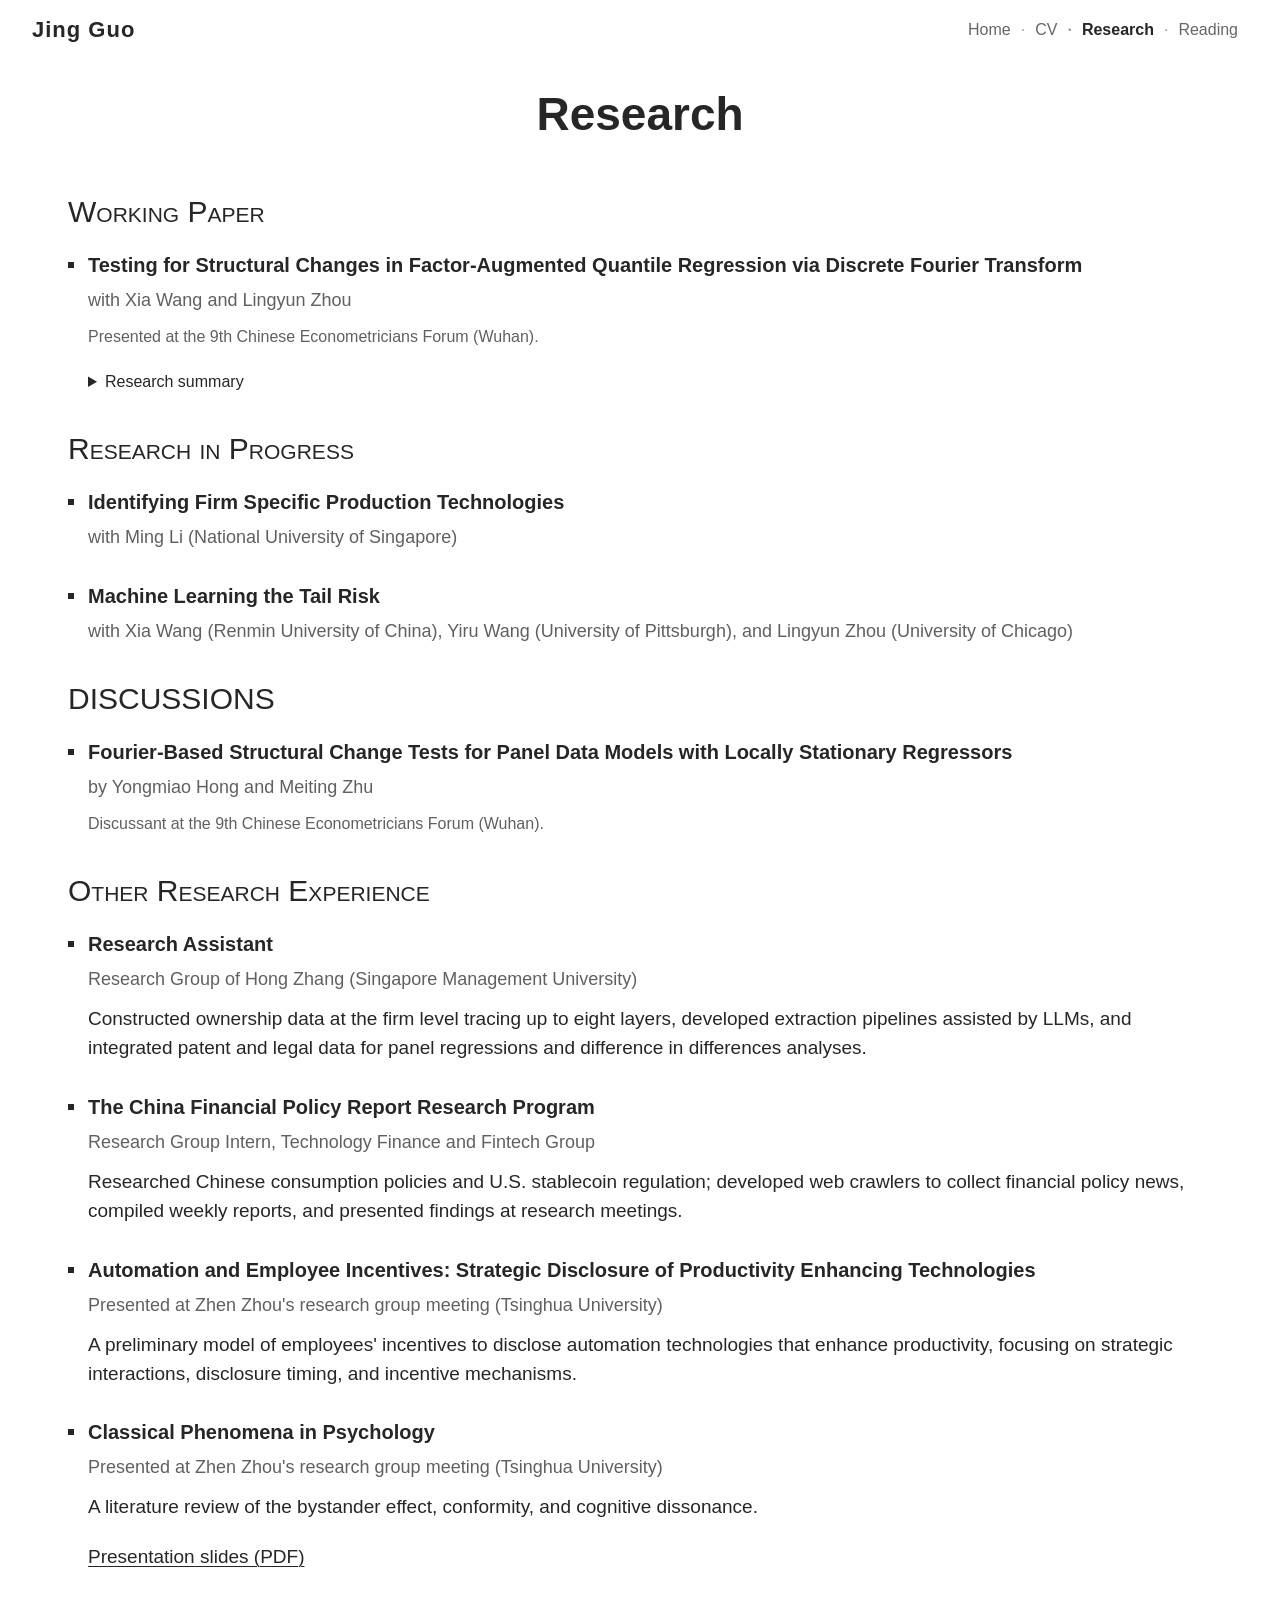
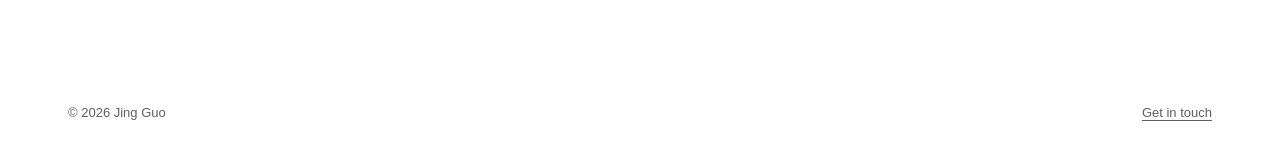
==== commit 4ba5da0d: "Add files via upload" ====
--- a/research.html
+++ b/research.html
@@ -100,5 +100,5 @@
 }
 </style></head>
 <body class="research-page"><a class="skip" href="#main">Skip to content</a><div class="shell"><header class="masthead"><a class="brand" href="index.html">Jing Guo</a><nav aria-label="Main navigation"><a href="index.html">Home</a><a href="cv.html">CV</a><a href="research.html" aria-current="page">Research</a><a href="reading.html">Reading</a></nav></header>
-<div class="layout"><main id="main"><h1 class="page-title">Research</h1><section id="working-papers"><h2>Working Paper</h2><article class="paper"><h3>Testing for Structural Changes in Factor-Augmented Quantile Regression via Discrete Fourier Transform</h3><p class="coauthors">with Xia Wang and Lingyun Zhou</p><p class="meta">Presented at the 9th Chinese Econometricians Forum (Wuhan).</p><details><summary>Research summary</summary><p>This project develops tests that allow for general forms of coefficient instability at a given conditional quantile. It establishes asymptotic properties and bootstrap validity with latent factors estimated using PCA, evaluates size and power in finite samples using Monte Carlo simulations, and examines patterns of structural change across frequencies in monthly and quarterly U.S. macroeconomic panels.</p></details></article></section><section id="in-progress"><h2>Research in Progress</h2><article class="paper"><h3>Identifying Firm Specific Production Technologies</h3><p class="coauthors">with Ming Li (National University of Singapore)</p></article><article class="paper"><h3>Machine Learning the Tail Risk</h3><p class="coauthors">with Xia Wang (Renmin University of China), Yiru Wang (University of Pittsburgh), and Lingyun Zhou (University of Chicago)</p></article></section><section><h2>Other Research Experience</h2><article class="paper"><h3>Discussant</h3><p>Fourier-Based Structural Change Tests for Panel Data Models with Locally Stationary Regressors</p><p class="coauthors">by Yongmiao Hong and Meiting Zhu</p><p class="meta">Discussant at the 9th Chinese Econometricians Forum (Wuhan).</p></article><article class="paper"><h3>Research Assistant</h3><p class="coauthors">Research Group of Hong Zhang (Singapore Management University)</p><p>Constructed ownership data at the firm level tracing up to eight layers, developed extraction pipelines assisted by LLMs, and integrated patent and legal data for panel regressions and difference in differences analyses.</p></article><article class="paper"><h3>Automation and Employee Incentives: Strategic Disclosure of Productivity Enhancing Technologies</h3><p class="coauthors">Presented at Zhen Zhou's research group meeting (Tsinghua University)</p><p>A preliminary model of employees' incentives to disclose automation technologies that enhance productivity, focusing on strategic interactions, disclosure timing, and incentive mechanisms.</p></article><article class="paper"><h3>Classical Phenomena in Psychology</h3><p class="coauthors">Presented at Zhen Zhou's research group meeting (Tsinghua University)</p><p>A literature review of the bystander effect, conformity, and cognitive dissonance.</p><p><a href="classical-phenomena-in-psychology.pdf" target="_blank" rel="noopener">Presentation slides (PDF)</a></p></article></section></main>
+<div class="layout"><main id="main"><h1 class="page-title">Research</h1><section id="working-papers"><h2>Working Paper</h2><article class="paper"><h3>Testing for Structural Changes in Factor-Augmented Quantile Regression via Discrete Fourier Transform</h3><p class="coauthors">with Xia Wang and Lingyun Zhou</p><p class="meta">Presented at the 9th Chinese Econometricians Forum (Wuhan).</p><details><summary>Research summary</summary><p>This project develops tests that allow for general forms of coefficient instability at a given conditional quantile. It establishes asymptotic properties and bootstrap validity with latent factors estimated using PCA, evaluates size and power in finite samples using Monte Carlo simulations, and examines patterns of structural change across frequencies in monthly and quarterly U.S. macroeconomic panels.</p></details></article></section><section id="in-progress"><h2>Research in Progress</h2><article class="paper"><h3>Identifying Firm Specific Production Technologies</h3><p class="coauthors">with Ming Li (National University of Singapore)</p></article><article class="paper"><h3>Machine Learning the Tail Risk</h3><p class="coauthors">with Xia Wang (Renmin University of China), Yiru Wang (University of Pittsburgh), and Lingyun Zhou (University of Chicago)</p></article></section><section id="discussions"><h2>DISCUSSIONS</h2><article class="paper"><h3>Fourier-Based Structural Change Tests for Panel Data Models with Locally Stationary Regressors</h3><p class="coauthors">by Yongmiao Hong and Meiting Zhu</p><p class="meta">Discussant at the 9th Chinese Econometricians Forum (Wuhan).</p></article></section><section><h2>Other Research Experience</h2><article class="paper"><h3>Research Assistant</h3><p class="coauthors">Research Group of Hong Zhang (Singapore Management University)</p><p>Constructed ownership data at the firm level tracing up to eight layers, developed extraction pipelines assisted by LLMs, and integrated patent and legal data for panel regressions and difference in differences analyses.</p></article><article class="paper"><h3>The China Financial Policy Report Research Program</h3><p class="coauthors">Research Group Intern, Technology Finance and Fintech Group</p><p>Researched Chinese consumption policies and U.S. stablecoin regulation; developed web crawlers to collect financial policy news, compiled weekly reports, and presented findings at research meetings.</p></article><article class="paper"><h3>Automation and Employee Incentives: Strategic Disclosure of Productivity Enhancing Technologies</h3><p class="coauthors">Presented at Zhen Zhou's research group meeting (Tsinghua University)</p><p>A preliminary model of employees' incentives to disclose automation technologies that enhance productivity, focusing on strategic interactions, disclosure timing, and incentive mechanisms.</p></article><article class="paper"><h3>Classical Phenomena in Psychology</h3><p class="coauthors">Presented at Zhen Zhou's research group meeting (Tsinghua University)</p><p>A literature review of the bystander effect, conformity, and cognitive dissonance.</p><p><a href="classical-phenomena-in-psychology.pdf" target="_blank" rel="noopener">Presentation slides (PDF)</a></p></article></section></main>
 </div><footer><span>© 2026 Jing Guo</span><span><a href="mailto:guoj.24@pbcsf.tsinghua.edu.cn">Get in touch</a></span></footer></div></body></html>
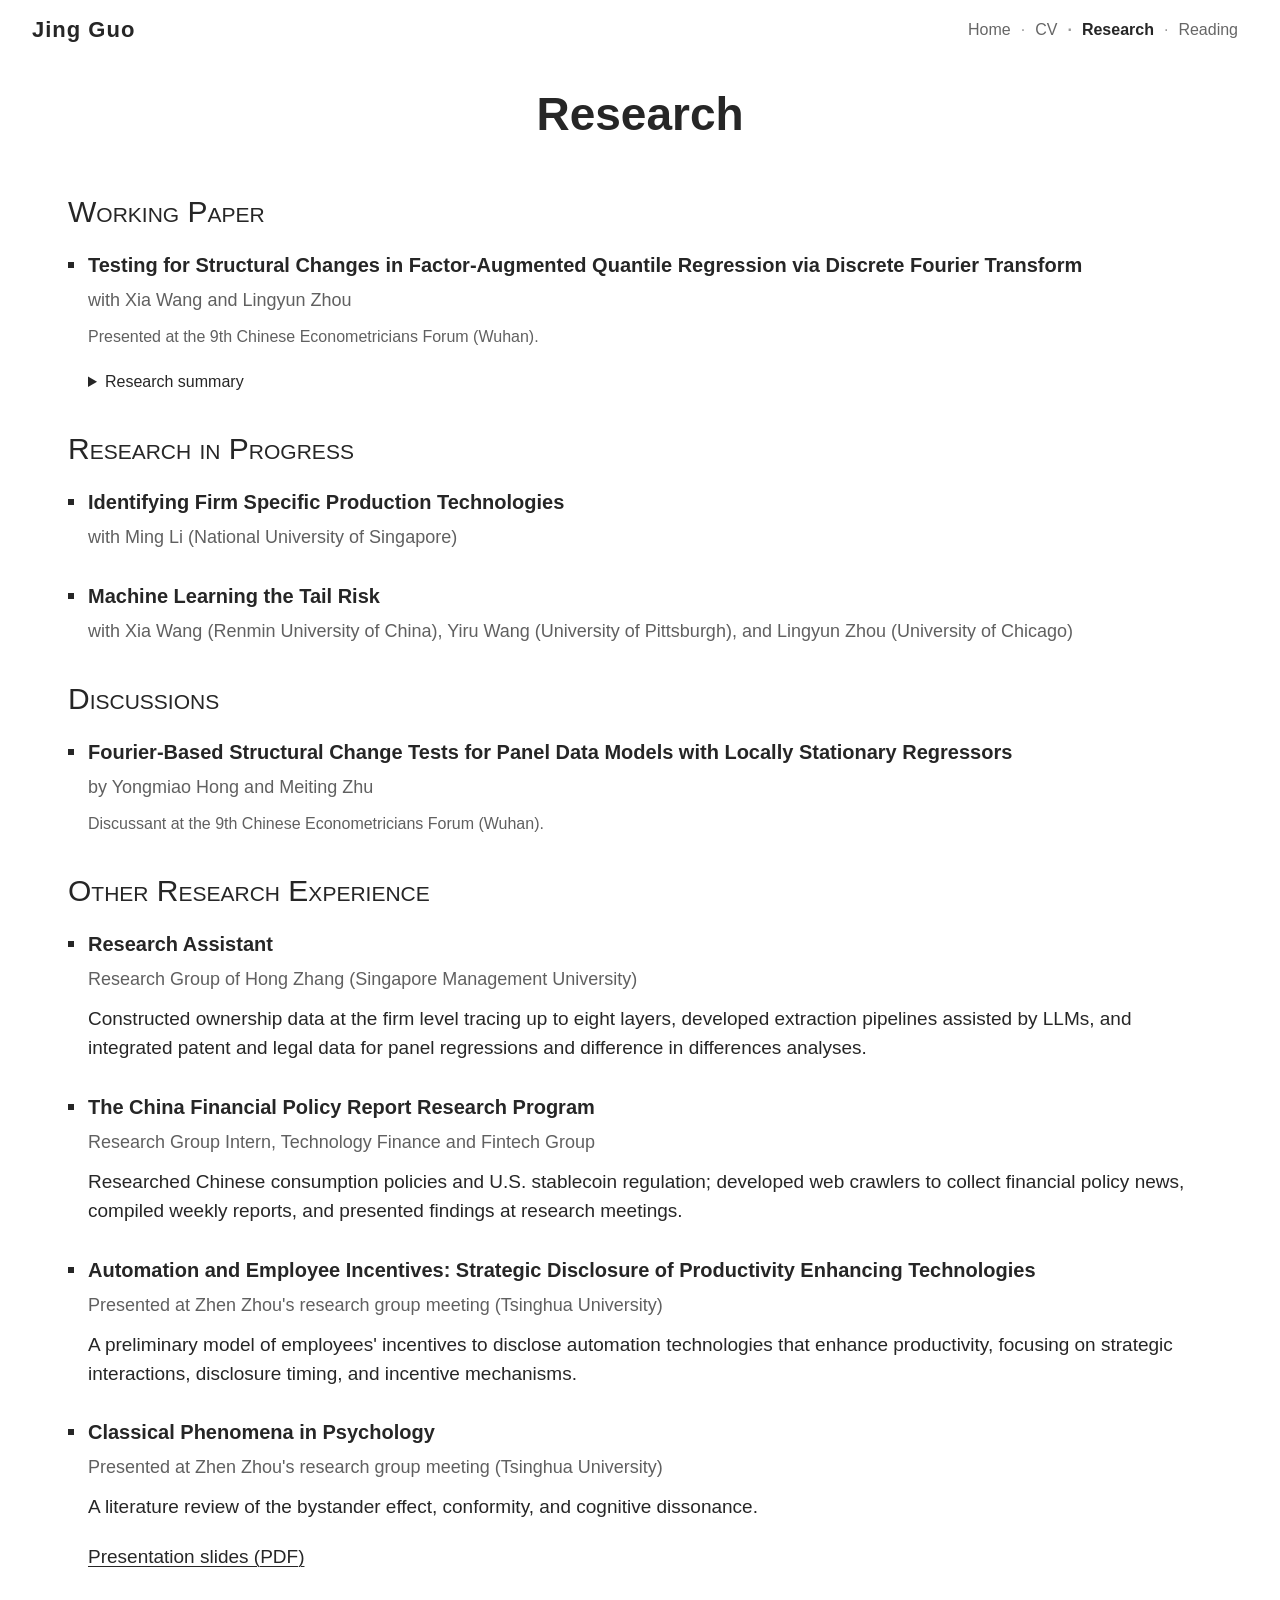
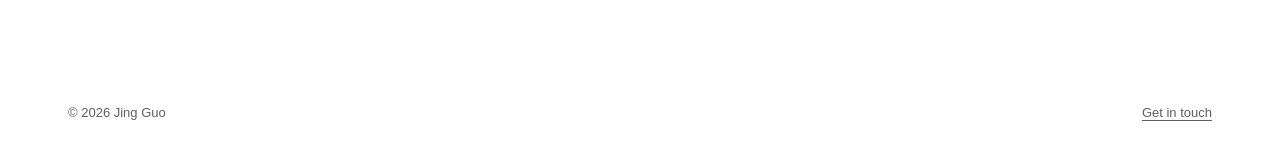
==== commit 7b42febc: "Add files via upload" ====
--- a/research.html
+++ b/research.html
@@ -100,5 +100,5 @@
 }
 </style></head>
 <body class="research-page"><a class="skip" href="#main">Skip to content</a><div class="shell"><header class="masthead"><a class="brand" href="index.html">Jing Guo</a><nav aria-label="Main navigation"><a href="index.html">Home</a><a href="cv.html">CV</a><a href="research.html" aria-current="page">Research</a><a href="reading.html">Reading</a></nav></header>
-<div class="layout"><main id="main"><h1 class="page-title">Research</h1><section id="working-papers"><h2>Working Paper</h2><article class="paper"><h3>Testing for Structural Changes in Factor-Augmented Quantile Regression via Discrete Fourier Transform</h3><p class="coauthors">with Xia Wang and Lingyun Zhou</p><p class="meta">Presented at the 9th Chinese Econometricians Forum (Wuhan).</p><details><summary>Research summary</summary><p>This project develops tests that allow for general forms of coefficient instability at a given conditional quantile. It establishes asymptotic properties and bootstrap validity with latent factors estimated using PCA, evaluates size and power in finite samples using Monte Carlo simulations, and examines patterns of structural change across frequencies in monthly and quarterly U.S. macroeconomic panels.</p></details></article></section><section id="in-progress"><h2>Research in Progress</h2><article class="paper"><h3>Identifying Firm Specific Production Technologies</h3><p class="coauthors">with Ming Li (National University of Singapore)</p></article><article class="paper"><h3>Machine Learning the Tail Risk</h3><p class="coauthors">with Xia Wang (Renmin University of China), Yiru Wang (University of Pittsburgh), and Lingyun Zhou (University of Chicago)</p></article></section><section id="discussions"><h2>DISCUSSIONS</h2><article class="paper"><h3>Fourier-Based Structural Change Tests for Panel Data Models with Locally Stationary Regressors</h3><p class="coauthors">by Yongmiao Hong and Meiting Zhu</p><p class="meta">Discussant at the 9th Chinese Econometricians Forum (Wuhan).</p></article></section><section><h2>Other Research Experience</h2><article class="paper"><h3>Research Assistant</h3><p class="coauthors">Research Group of Hong Zhang (Singapore Management University)</p><p>Constructed ownership data at the firm level tracing up to eight layers, developed extraction pipelines assisted by LLMs, and integrated patent and legal data for panel regressions and difference in differences analyses.</p></article><article class="paper"><h3>The China Financial Policy Report Research Program</h3><p class="coauthors">Research Group Intern, Technology Finance and Fintech Group</p><p>Researched Chinese consumption policies and U.S. stablecoin regulation; developed web crawlers to collect financial policy news, compiled weekly reports, and presented findings at research meetings.</p></article><article class="paper"><h3>Automation and Employee Incentives: Strategic Disclosure of Productivity Enhancing Technologies</h3><p class="coauthors">Presented at Zhen Zhou's research group meeting (Tsinghua University)</p><p>A preliminary model of employees' incentives to disclose automation technologies that enhance productivity, focusing on strategic interactions, disclosure timing, and incentive mechanisms.</p></article><article class="paper"><h3>Classical Phenomena in Psychology</h3><p class="coauthors">Presented at Zhen Zhou's research group meeting (Tsinghua University)</p><p>A literature review of the bystander effect, conformity, and cognitive dissonance.</p><p><a href="classical-phenomena-in-psychology.pdf" target="_blank" rel="noopener">Presentation slides (PDF)</a></p></article></section></main>
+<div class="layout"><main id="main"><h1 class="page-title">Research</h1><section id="working-papers"><h2>Working Paper</h2><article class="paper"><h3>Testing for Structural Changes in Factor-Augmented Quantile Regression via Discrete Fourier Transform</h3><p class="coauthors">with Xia Wang and Lingyun Zhou</p><p class="meta">Presented at the 9th Chinese Econometricians Forum (Wuhan).</p><details><summary>Research summary</summary><p>This project develops tests that allow for general forms of coefficient instability at a given conditional quantile. It establishes asymptotic properties and bootstrap validity with latent factors estimated using PCA, evaluates size and power in finite samples using Monte Carlo simulations, and examines patterns of structural change across frequencies in monthly and quarterly U.S. macroeconomic panels.</p></details></article></section><section id="in-progress"><h2>Research in Progress</h2><article class="paper"><h3>Identifying Firm Specific Production Technologies</h3><p class="coauthors">with Ming Li (National University of Singapore)</p></article><article class="paper"><h3>Machine Learning the Tail Risk</h3><p class="coauthors">with Xia Wang (Renmin University of China), Yiru Wang (University of Pittsburgh), and Lingyun Zhou (University of Chicago)</p></article></section><section id="discussions"><h2>Discussions</h2><article class="paper"><h3>Fourier-Based Structural Change Tests for Panel Data Models with Locally Stationary Regressors</h3><p class="coauthors">by Yongmiao Hong and Meiting Zhu</p><p class="meta">Discussant at the 9th Chinese Econometricians Forum (Wuhan).</p></article></section><section><h2>Other Research Experience</h2><article class="paper"><h3>Research Assistant</h3><p class="coauthors">Research Group of Hong Zhang (Singapore Management University)</p><p>Constructed ownership data at the firm level tracing up to eight layers, developed extraction pipelines assisted by LLMs, and integrated patent and legal data for panel regressions and difference in differences analyses.</p></article><article class="paper"><h3>The China Financial Policy Report Research Program</h3><p class="coauthors">Research Group Intern, Technology Finance and Fintech Group</p><p>Researched Chinese consumption policies and U.S. stablecoin regulation; developed web crawlers to collect financial policy news, compiled weekly reports, and presented findings at research meetings.</p></article><article class="paper"><h3>Automation and Employee Incentives: Strategic Disclosure of Productivity Enhancing Technologies</h3><p class="coauthors">Presented at Zhen Zhou's research group meeting (Tsinghua University)</p><p>A preliminary model of employees' incentives to disclose automation technologies that enhance productivity, focusing on strategic interactions, disclosure timing, and incentive mechanisms.</p></article><article class="paper"><h3>Classical Phenomena in Psychology</h3><p class="coauthors">Presented at Zhen Zhou's research group meeting (Tsinghua University)</p><p>A literature review of the bystander effect, conformity, and cognitive dissonance.</p><p><a href="classical-phenomena-in-psychology.pdf" target="_blank" rel="noopener">Presentation slides (PDF)</a></p></article></section></main>
 </div><footer><span>© 2026 Jing Guo</span><span><a href="mailto:guoj.24@pbcsf.tsinghua.edu.cn">Get in touch</a></span></footer></div></body></html>
